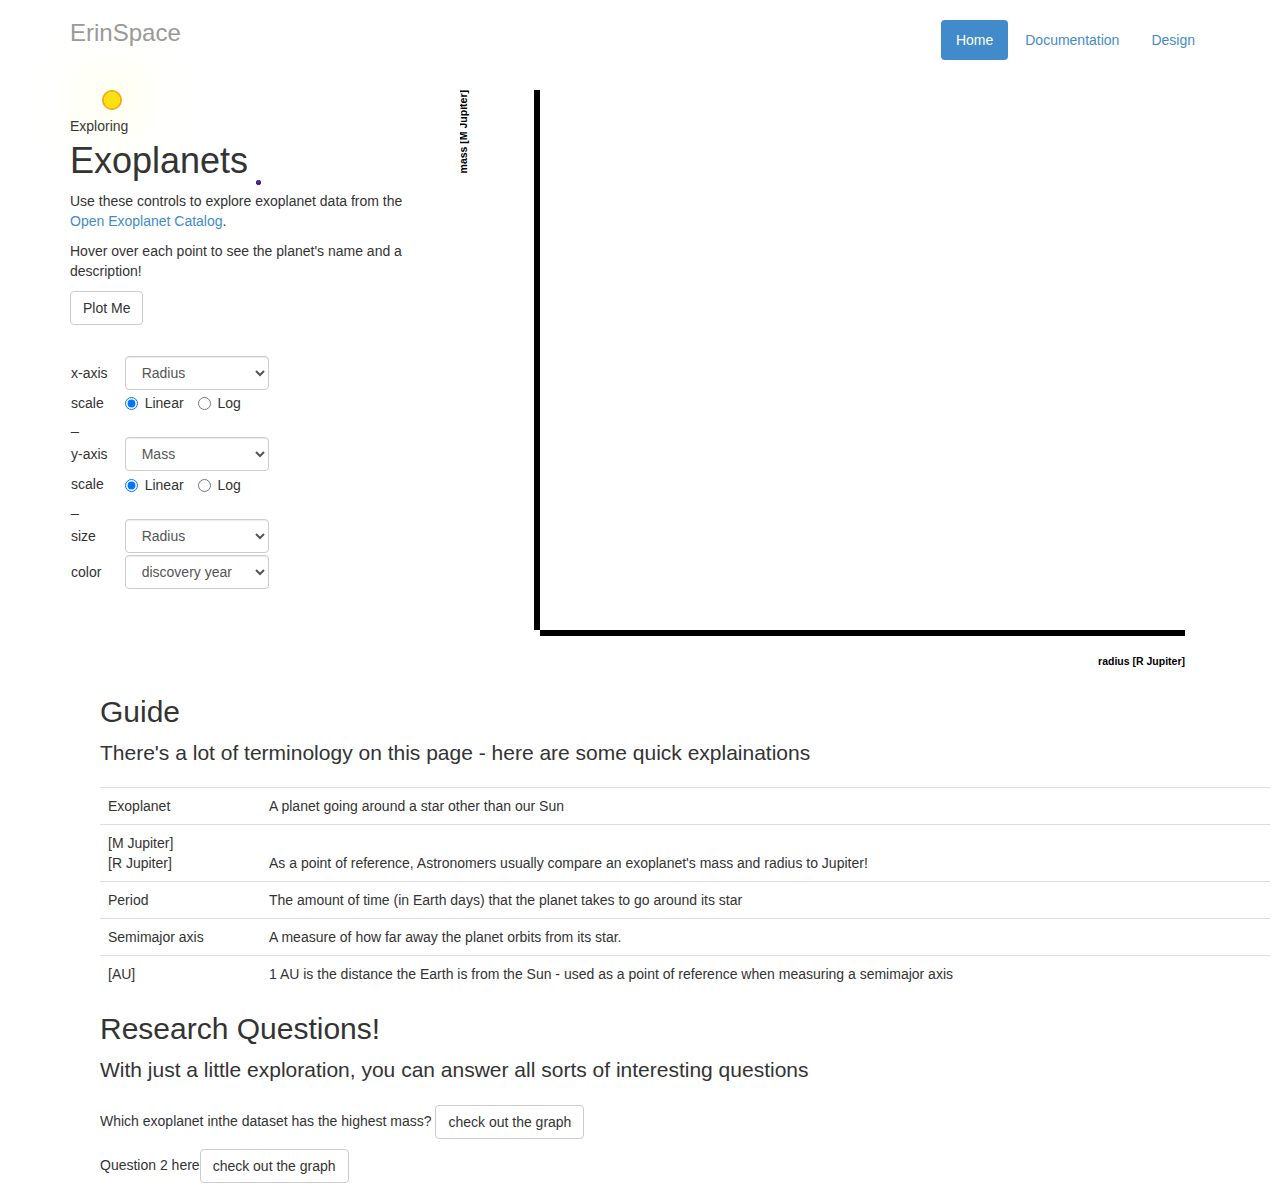
==== index.html @ 7a0a1a4e "added research questions" ====
<!DOCTYPE html>

<html>

    <head>
        <meta http-equiv="content-type" content="text/html; charset=UTF8">
		<title>ErinSpace</title>
		<link rel="stylesheet" type="text/css" href="./css/style.css"/>
		<link rel="stylesheet" type="text/css" href="./css/bootstrap.css"/>
        <link rel="stylesheet" type="text/css" href="./css/bootstrap-responsive.css"/>
        <link rel="stylesheet" type="text/css" href="./css/planet_animation.css"/>
        <script type = "text/javascript" src="./js/d3.v3.js"></script>
        <script type="text/javascript" src="./js/jquery-1.10.2.js"></script>
		<script type="text/javascript" src="./js/bootstrap.js"></script>

        <!-- show the plot on load -->
        <script type="text/javascript">
            $( document ).ready(function() {
                updatePlot();
            });
        </script>

        <!-- Google analytics, cause why not -->
        <script>
            (function(i,s,o,g,r,a,m){i['GoogleAnalyticsObject']=r;i[r]=i[r]||function(){
            (i[r].q=i[r].q||[]).push(arguments)},i[r].l=1*new Date();a=s.createElement(o),
            m=s.getElementsByTagName(o)[0];a.async=1;a.src=g;m.parentNode.insertBefore(a,m)
            })(window,document,'script','//www.google-analytics.com/analytics.js','ga');

            ga('create', 'UA-15229886-1', 'erinspace.net');
            ga('send', 'pageview');
        </script>

	</head>

	<body>

        <script>

            // load the XML and set up the data object
            var source = "systems.xml";
            var data = [];

            // extracting objects from the XML
            d3.xml(source, "text/xml", function(xml) {
                d3.select(xml).selectAll("planet").each(
                    function() {

                        var planet = {};

                        var name = d3.select(this).select("name");
                        var mass = d3.select(this).select("mass");
                        var radius = d3.select(this).select("radius");
                        var period = d3.select(this).select("period");
                        var semimajoraxis = d3.select(this).select("semimajoraxis");
                        var discoverymethod = d3.select(this).select("discoverymethod");
                        var discoveryyear = d3.select(this).select("discoveryyear");
                        var description =d3.select(this).select("description");

                        // check to see if the planet has all the properties we want
                        // and add it to the data object if it does
                        if(name[0][0] && mass[0][0] && radius[0][0] && period[0][0] && semimajoraxis[0][0]) {

                            if(mass.text() != "") {

                                planet.name = name.text();
                                planet.mass = parseFloat(mass.text());
                                planet.radius = parseFloat(radius.text());
                                planet.period = parseFloat(period.text());
                                planet.semimajoraxis = parseFloat(semimajoraxis.text());


                                if(!discoverymethod[0][0]) {
                                    planet.discoverymethod = "not recorded";
                                }
                                else {
                                    planet.discoverymethod = discoverymethod.text();
                                }

                                // fudge the discovery years to make the graph better
                                if(!discoveryyear[0][0] || discoveryyear.text() < 1990) {
                                    planet.discoveryyear = "2011";
                                }
                                else {
                                    planet.discoveryyear = discoveryyear.text();
                                }

                                if(!description[0][0]) {
                                    planet.description = "The database dosen't seem to have a description for this planet at the moment. Check back later!";
                                }
                                else {
                                    planet.description = description.text();
                                }

                                data.push(planet);
                            }

                        }
                    }
                )
            });

            //set the default parameters
            var xkey = "radius";
            var ykey = "mass";
            var point_radius = "radius";
            var point_color = "discoveryyear";

            var xunit = "[R Jupiter]"
            var yunit = "[M Jupiter]"

             // set up the scatterplot variables
            var margin = {top: 20, right: 75, bottom: 40, left: 80},
                width = 800 - margin.left - margin.right,
                height = 600 - margin.top - margin.bottom;

            // set up information for the svg element
            var x = d3.scale.linear()
                    .range([0, width]);

            var y = d3.scale.linear()
                    .range([height, 0]);

            var color = d3.scale.category10();


            // functions for updating the scale
            var updateScaleLinear_x = function() {
                x = d3.scale.linear()
                    .range([0, width]);

                updatePlot();
            }

            var updateScaleLog_x = function() {
                x = d3.scale.log()
                    .range([0, width]);

                updatePlot();
            }

            var updateScaleLinear_y = function() {
                y = d3.scale.linear()
                    .range([height, 0]);

                updatePlot();
            }

            var updateScaleLog_y = function() {
                y = d3.scale.log()
                    .range([height, 0]);

                updatePlot();
            }

            var highestMass = function() {
                xkey = "mass";
                ykey = "mass";
                console.log(xkey);
                console.log(ykey);

                updatePlot();
            }

            // read the values from the axes select choices
            var setAxes = function() {
                xkey = $(xaxis).val();
                ykey = $(yaxis).val();
                point_color = $(pointcolor).val();
                point_radius = $(pointradius).val();

            }

            // update the entire plot
            var updatePlot = function() {

                var x_axis = d3.svg.axis()
                            .scale(x)
                            .orient("bottom");

                var y_axis = d3.svg.axis()
                            .scale(y)
                            .orient("left");

                // add the planet info tooltip
                var div = d3.select("#plot").append("div")
                            .attr("class", "tooltip")
                            .style("opacity", 0);




                // set the units for the axes and check for years
                if (xkey == "mass") {
                    xunit = "[M Jupiter]";
                }
                else if (xkey == "radius") {
                    xunit = "[R Jupiter]";
                }
                else if (xkey == "period") {
                    xunit = "[Days]";
                }
                else if (xkey == "discoveryyear") {
                    xunit = "[Earth Year]";
                    x_axis = x_axis.tickFormat(d3.format("0000"));
                }
                else if (xkey == "semimajoraxis") {
                    xunit = "[AU]";
                }

                if (ykey == "mass") {
                    yunit = "[M Jupiter]";
                }
                else if (ykey == "radius") {
                    yunit = "[R Jupiter]";
                }
                else if (ykey == "period") {
                    yunit = "[Days]";
                }
                else if (ykey == "discoveryyear") {
                    yunit = "[Earth Year]";
                    y_axis = y_axis.tickFormat(d3.format("0000"));
                }
                else if (ykey == "semimajoraxis") {
                    yunit = "[AU]";
                }


                // get rid of the old graph
                d3.select("svg").remove();

                // create a new svg element
                var svg = d3.select("#plot")
                    .append("svg")
                    .attr("width", width + margin.left + margin.right)
                    .attr("height", height + margin.top + margin.bottom)
                    .append("g")
                    .attr("transform", "translate(" + margin.left + "," + margin.top + ")");

                // set domains for both x and y
                x.domain(d3.extent(data, function(d) { return d[xkey]; })).nice();
                y.domain(d3.extent(data, function(d) { return d[ykey]; })).nice();

                // adds different 'g' elements to the svg plot
                // x axis
                svg.append("g")
                    .attr("class", "x axis")
                    .attr("transform", "translate(0," + height + ")")
                    .call(x_axis)
                .append("text")
                    .attr("class", "label")
                    .attr("x", width)
                    .attr("y", 35)
                    .style("text-anchor", "end")
                    .text(xkey + " " + xunit);

                // y-axis
                svg.append("g")
                    .attr("class", "y axis")
                    .call(y_axis)
                .append("text")
                    .attr("class", "label")
                    .attr("transform", "rotate(-90)")
                    .attr("y", -80)
                    .attr("dy", ".71em")
                    .style("text-anchor", "end")
                    .text(ykey + " " + yunit);

                // add the circles to the graph
                svg.selectAll(".dot")
                    .data(data)
                .enter().append("circle")
                    .attr("class", "dot")
                    .attr("r", function(d) { return d[point_radius] * 3 ; })
                    .attr("cx", function(d) { return x(d[xkey]); })
                    .attr("cy", function(d) { return y(d[ykey]); })
                    .style("fill", function(d) { return color(d[point_color]); })
                    .style("stroke", "black")
                    .style("opacity", 0.7)
                    .on("mouseover", function(d) {
                        div.transition()
                            .duration(200)
                            .style("opacity", 0.7);
                        div .html("<b>" + d.name + "</b> <br/><div align=\"justify\">" +
                            d.description + "<br/><small>Mass: " + d.mass + " [M Jupiter]<br/>Radius: " + d.radius +
                            " [R Jupiter]<br/> Semi-major Axis:  " + d.semimajoraxis + " [AU]</small></div>")
                    })
                    .on("mouseout", function(d) {
                        div.transition()
                            .duration(500)
                            .style("opacity", 0);
                    });


                // create a color legend
                var legend = svg.selectAll(".legend")
                    .data(color.domain())
                .enter().append("g")
                    .attr("class", "legend")
                    .attr("transform", function(d, i) { return "translate(0," + i * 20 + ")"; });

                // add the legend colors to the svg object
                legend.append("rect")
                    .attr("x", width + 18 )
                    .attr("width", 18)
                    .attr("height", 18)
                    .style("fill", color);

                // add text to the legend
                legend.append("text")
                    .attr("x", width + 75)
                    .attr("y", 9)
                    .attr("dy", ".35em")
                    .style("text-anchor", "end")
                    .text(function(d) { return d; });
            };




        </script>

            <div class="container">
                <div class="header">
                    <ul class="nav nav-pills pull-right">
                      <li class="active"><a href="#">Home</a></li>
                      <li><a href="documentation.html">Documentation</a></li>
                      <li><a href="design.html">Design</a></li>
                    </ul>
                    <h3 class="text-muted">ErinSpace</h3>
                <div class="container-fluid">
                    <div class="row-fluid">
                        <div class="span4">

                            <img id="star" src="./img/sun.png">
                            <div id='planet1-orbit'>
                                <img id="planet1" src="./img/planet.png">
                            </div>

                            <br/>
                            <br/>
                            <br/>

                            <p class="heading">Exploring</p>
                            <h1 class="title">Exoplanets</h1>
                            <p>
                                Use these controls to explore exoplanet data from the <a href="http://www.openexoplanetcatalogue.com/">Open Exoplanet Catalog</a>.
                            </p>
                            <p>
                                Hover over each point to see the planet's name and a description!
                            <p>

                            <button type="button" class="btn btn-default" onclick="updatePlot()">Plot Me</button>
                            <br/>
                            <table>
                                <tr>
                                    <td>x-axis</td>
                                    <td>
                                        <select id="xaxis" class="form-control" onchange="updatePlot()">
                                            <option value="radius">Radius</option>
                                            <option value="mass">Mass</option>
                                            <option value="period">Period</option>
                                            <option value="semimajoraxis">Semimajor Axis</option>
                                            <option value="discoveryyear">Discovery Year</option>
                                        </select>
                                    </td>
                                </tr>
                                <tr>
                                    <td id="label">scale</td>
                                    <td>
                                        <label class="radio-inline">
                                            <input type="radio" name="optionsRadios" id="optionsrRadios1" onClick="updateScaleLinear_x()" checked>
                                            Linear
                                        </label>
                                        <label class="radio-inline">
                                            <input type="radio" name="optionsRadios" id="optionsrRadios2" onClick="updateScaleLog_x()">
                                            Log
                                        </label>
                                    </td>
                                </tr>
                                <tr><td> _ </td></tr>
                                <tr>
                                    <td>y-axis</td>
                                    <td>
                                        <select id="yaxis" class="form-control" onchange="updatePlot()">
                                            <option value="mass">Mass</option>
                                            <option value="radius">Radius</option>
                                            <option value="period">Period</option>
                                            <option value="semimajoraxis">Semimajor Axis</option>
                                            <option value="discoveryyear">Discovery Year</option>
                                        </select>
                                    </td>
                                </tr>
                                <tr>
                                <td id="label">scale</td>
                                    <td>
                                        <label class="radio-inline">
                                            <input type="radio" name="optionsRadios2" id="optionsrRadios3" onClick="updateScaleLinear_y()" checked>
                                            Linear
                                        </label>
                                        <label class="radio-inline">
                                            <input type="radio" name="optionsRadios2" id="optionsrRadios4" onClick="updateScaleLog_y()">
                                            Log
                                        </label>
                                    </td>
                                </tr>
                                <tr><td> _ </td></tr>
                                <tr>
                                    <br/>
                                    <td>size</td>
                                    <td>
                                        <select id="pointradius" class="form-control" onchange="updatePlot()">
                                            <option value="radius">Radius</option>
                                            <option value="mass">Mass</option>

                                        </select>
                                    </td>
                                </tr>
                                 <tr>
                                    <td>color</td>
                                    <td>
                                        <select id="pointcolor" class="form-control" onchange="updatePlot()">
                                            <option value="discoveryyear">discovery year</option>
                                        </select>
                                    </td>
                                </tr>
                            </table>
                        </div>
                        <div class="span8">
                            <div id="plot"></div>
                        </div>
                    </div>
                    <div class="span12">
                        <h2>Guide</h2>
                        <p class="lead">There's a lot of terminology on this page - here are some quick explainations</p>
                        <table class="table">
                            <tr>
                                <td>Exoplanet</td><td>A planet going around a star other than our Sun</td>
                            <tr>
                                <td>[M Jupiter]<br/>[R Jupiter]</td><td><br/>As a point of reference, Astronomers usually compare an exoplanet's mass and radius to Jupiter!</td>
                            </tr>
                            <tr>
                                <td>Period</td><td>The amount of time (in Earth days) that the planet takes to go around its star</td>
                            </tr>
                            <tr>
                                <td>Semimajor axis</td><td>A measure of how far away the planet orbits from its star. </td>
                            </tr>
                            <tr>
                                <td>[AU]</td><td>1 AU is the distance the Earth is from the Sun - used as a point of reference when measuring a semimajor axis</td>
                            </tr>


                        </table>
                        <h2>Research Questions!</h2>
                        <p class="lead">With just a little exploration, you can answer all sorts of interesting questions</p>
                        <p>Which exoplanet inthe dataset has the highest mass? <button type="button" class="btn btn-default" onclick="highestMass()">check out the graph</button></p>
                        <p>Question 2 here<button type="button" class="btn btn-default" onclick="highestMass()">check out the graph</button></p>

                    </div>

                </div>
            </div>

	</body>


</html>
---- css/style.css ----
body{
  /*background-image: url(../img/gray_sand_lighter.png);*/
  /*background-image: url(../img/space.jpg);*/

  /*background-color: blue;*/

  /*background-repeat:repeat;*/
  /*background: linear-gradient(silver, black);*/
}

#label {
padding-right: 20px;
}

.heading {
margin-bottom: 5px;
}

.title {
margin-top: 5px;
}

#plot {
padding-top: 10px;
}


div.tooltip {
    position: absolute;
    text-align: center;
    width: 500px;
    padding: 2px;
    margin-left: 100px;
    margin-top: 30px;
    font: 16px sans-serif;
    background: #505050;
    border: 0px;
    border-radius: 8px;
    pointer-events: none;
    color: #FFFFFF;
}
---- css/planet_animation.css ----
#star {
    position: fixed;
    top: 10%;
    left: 8%;
    border-color: orange;
    border-width: 2px;
    border-style: solid;
    border-radius: 50%;
    box-shadow: 0 0 64px yellow;

    height: 20px;
    width: 20px;
}

#planet1 {
    position: inherit;
    top: 20%;
    left: 20%;

    height: 5px;
    width: 5px;
}


#planet1-orbit {
    position: fixed;
    top: 5%;
    left: 5%;

    width: 100px;
    height: 100px;

    -webkit-animation: spin-right 20s linear infinite;
    -moz-animation: spin-right 20s linear infinite;
    animation: spin-right 20s linear infinite;
}


@-webkit-keyframes spin-right {
    100% {
        -webkit-transform: rotate(360deg);
    }
}

@-moz-keyframes spin-right {
    100% {
        -webkit-transform: rotate(360deg);
    }
}
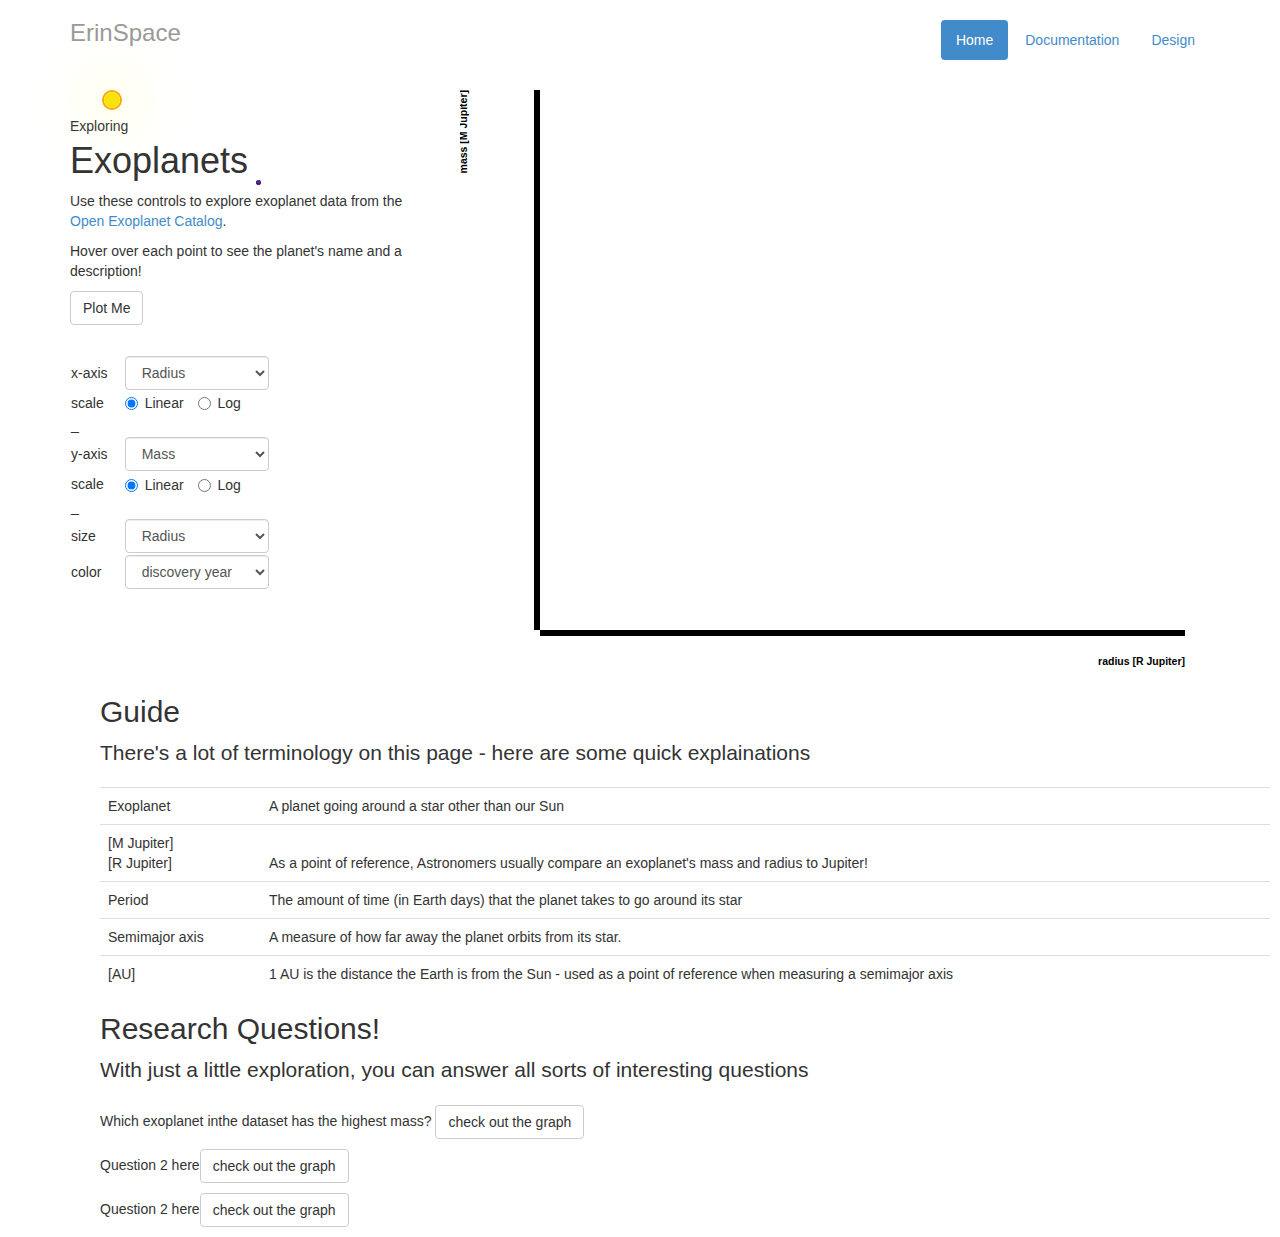
==== commit cf3647ae: "fixed some things about the question button" ====
--- a/index.html
+++ b/index.html
@@ -156,8 +156,10 @@
             var highestMass = function() {
                 xkey = "mass";
                 ykey = "mass";
-                console.log(xkey);
-                console.log(ykey);
+                point_radius = "radius";
+
+                updateScaleLog_x();
+                updateScaleLog_y();
 
                 updatePlot();
             }
@@ -186,8 +188,6 @@
                 var div = d3.select("#plot").append("div")
                             .attr("class", "tooltip")
                             .style("opacity", 0);
-
-
 
 
                 // set the units for the axes and check for years
@@ -356,7 +356,7 @@
                                 <tr>
                                     <td>x-axis</td>
                                     <td>
-                                        <select id="xaxis" class="form-control" onchange="updatePlot()">
+                                        <select id="xaxis" class="form-control" onchange="setAxes();updatePlot()">
                                             <option value="radius">Radius</option>
                                             <option value="mass">Mass</option>
                                             <option value="period">Period</option>
@@ -382,7 +382,7 @@
                                 <tr>
                                     <td>y-axis</td>
                                     <td>
-                                        <select id="yaxis" class="form-control" onchange="updatePlot()">
+                                        <select id="yaxis" class="form-control" onchange="setAxes();updatePlot()">
                                             <option value="mass">Mass</option>
                                             <option value="radius">Radius</option>
                                             <option value="period">Period</option>
@@ -409,7 +409,7 @@
                                     <br/>
                                     <td>size</td>
                                     <td>
-                                        <select id="pointradius" class="form-control" onchange="updatePlot()">
+                                        <select id="pointradius" class="form-control" onchange="setAxes();updatePlot()">
                                             <option value="radius">Radius</option>
                                             <option value="mass">Mass</option>
 
@@ -419,7 +419,7 @@
                                  <tr>
                                     <td>color</td>
                                     <td>
-                                        <select id="pointcolor" class="form-control" onchange="updatePlot()">
+                                        <select id="pointcolor" class="form-control" onchange="setAxes();updatePlot()">
                                             <option value="discoveryyear">discovery year</option>
                                         </select>
                                     </td>
@@ -455,6 +455,7 @@
                         <p class="lead">With just a little exploration, you can answer all sorts of interesting questions</p>
                         <p>Which exoplanet inthe dataset has the highest mass? <button type="button" class="btn btn-default" onclick="highestMass()">check out the graph</button></p>
                         <p>Question 2 here<button type="button" class="btn btn-default" onclick="highestMass()">check out the graph</button></p>
+                        <p>Question 2 here<button type="button" class="btn btn-default" onclick="highestMass()">check out the graph</button></p>
 
                     </div>
 
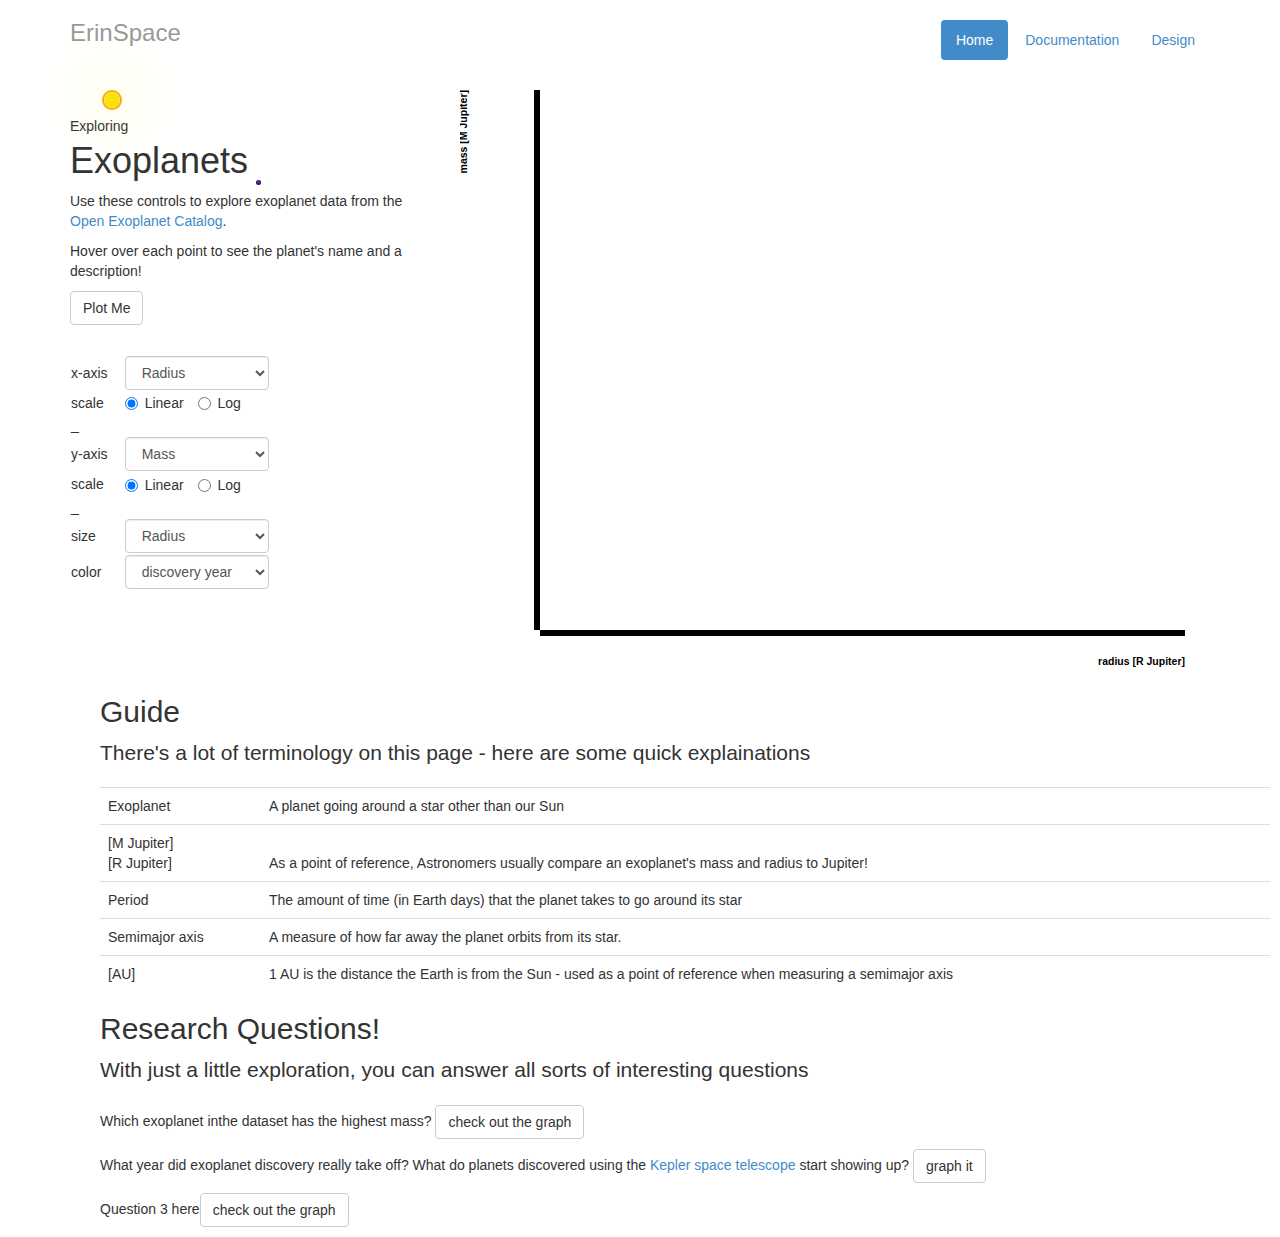
==== commit 2fa95593: "documentation added" ====
--- a/index.html
+++ b/index.html
@@ -153,12 +153,25 @@
                 updatePlot();
             }
 
+            // For question 1 below
             var highestMass = function() {
                 xkey = "mass";
                 ykey = "mass";
                 point_radius = "radius";
 
                 updateScaleLog_x();
+                updateScaleLog_y();
+
+                updatePlot();
+            }
+
+            // for questions 2 below
+            var checkYears = function() {
+                xkey = "discoveryyear";
+                ykey = "mass";
+                point_radius = "radius";
+
+                updateScaleLinear_x();
                 updateScaleLog_y();
 
                 updatePlot();
@@ -282,7 +295,7 @@
                             .duration(200)
                             .style("opacity", 0.7);
                         div .html("<b>" + d.name + "</b> <br/><div align=\"justify\">" +
-                            d.description + "<br/><small>Mass: " + d.mass + " [M Jupiter]<br/>Radius: " + d.radius +
+                            d.description + "<br/><br/><small>Mass: " + d.mass + " [M Jupiter]<br/>Radius: " + d.radius +
                             " [R Jupiter]<br/> Semi-major Axis:  " + d.semimajoraxis + " [AU]</small></div>")
                     })
                     .on("mouseout", function(d) {
@@ -454,8 +467,8 @@
                         <h2>Research Questions!</h2>
                         <p class="lead">With just a little exploration, you can answer all sorts of interesting questions</p>
                         <p>Which exoplanet inthe dataset has the highest mass? <button type="button" class="btn btn-default" onclick="highestMass()">check out the graph</button></p>
-                        <p>Question 2 here<button type="button" class="btn btn-default" onclick="highestMass()">check out the graph</button></p>
-                        <p>Question 2 here<button type="button" class="btn btn-default" onclick="highestMass()">check out the graph</button></p>
+                        <p>What year did exoplanet discovery really take off? What do planets discovered using the <a href="http://kepler.nasa.gov/">Kepler space telescope </a>start showing up?  <button type="button" class="btn btn-default" onclick="checkYears()">graph it</button></p>
+                        <p>Question 3 here<button type="button" class="btn btn-default" onclick="highestMass()">check out the graph</button></p>
 
                     </div>
 
--- a/css/style.css
+++ b/css/style.css
@@ -28,7 +28,7 @@
 div.tooltip {
     position: absolute;
     text-align: center;
-    width: 500px;
+    width: 400px;
     padding: 2px;
     margin-left: 100px;
     margin-top: 30px;
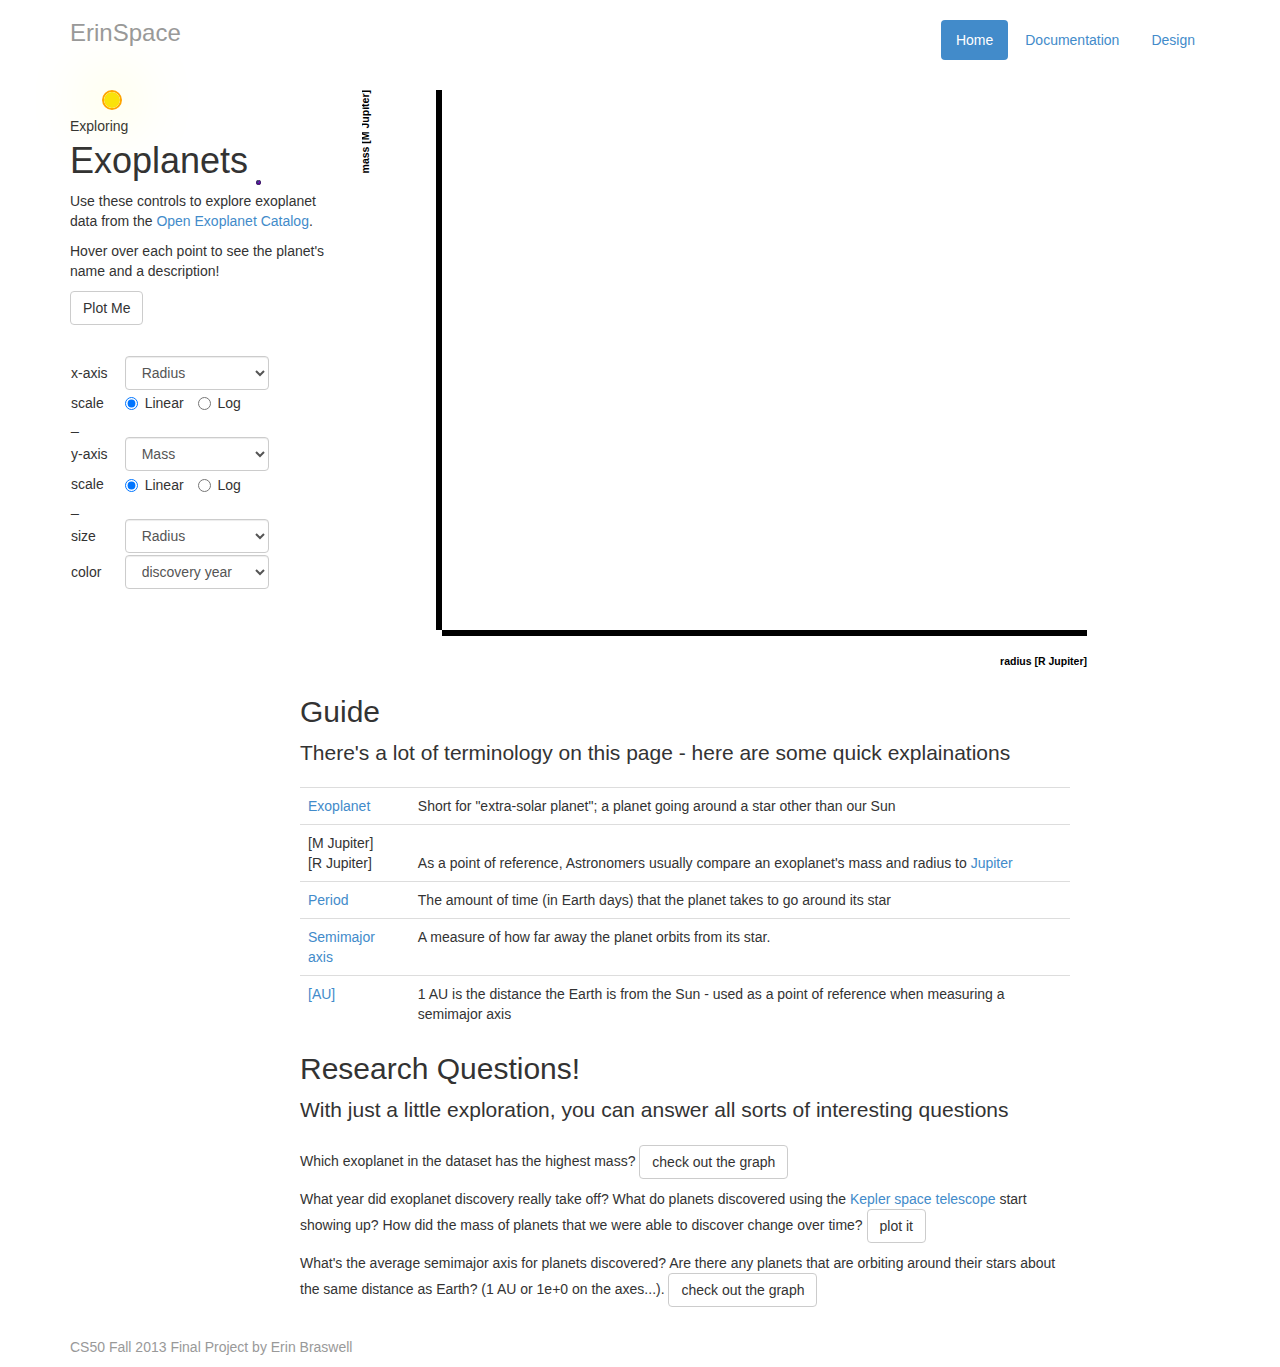
==== commit e249dbf8: "slight content and design tweaks" ====
--- a/index.html
+++ b/index.html
@@ -1,3 +1,9 @@
+<!-- CS50 Final Project
+Fall 2013
+Erin Braswell
+index.html
+ -->
+
 <!DOCTYPE html>
 
 <html>
@@ -8,7 +14,6 @@
 		<link rel="stylesheet" type="text/css" href="./css/style.css"/>
 		<link rel="stylesheet" type="text/css" href="./css/bootstrap.css"/>
         <link rel="stylesheet" type="text/css" href="./css/bootstrap-responsive.css"/>
-        <link rel="stylesheet" type="text/css" href="./css/planet_animation.css"/>
         <script type = "text/javascript" src="./js/d3.v3.js"></script>
         <script type="text/javascript" src="./js/jquery-1.10.2.js"></script>
 		<script type="text/javascript" src="./js/bootstrap.js"></script>
@@ -151,6 +156,34 @@
                     .range([height, 0]);
 
                 updatePlot();
+            }
+
+            // for the "Research Questions" below, sets the graph to look a certain way
+            var customGraph = function (xparam, yparam, radius, xscale, yscale) {
+                xkey = xparam;
+                ykey = yparam;
+
+                point_radius = radius;
+
+
+                if(xscale == "log") {
+
+                    updateScaleLog_x();
+                }
+                else {
+
+                    updateScaleLinear_x();
+                }
+
+                if(yscale == "log") {
+                    updateScaleLog_y();
+                }
+                else {
+                    updateScaleLinear_y();
+                }
+
+                updatePlot();
+
             }
 
             // For question 1 below
@@ -284,7 +317,7 @@
                     .data(data)
                 .enter().append("circle")
                     .attr("class", "dot")
-                    .attr("r", function(d) { return d[point_radius] * 3 ; })
+                    .attr("r", function(d) { return d[point_radius] * 4 ; })
                     .attr("cx", function(d) { return x(d[xkey]); })
                     .attr("cy", function(d) { return y(d[ykey]); })
                     .style("fill", function(d) { return color(d[point_color]); })
@@ -328,9 +361,6 @@
                     .text(function(d) { return d; });
             };
 
-
-
-
         </script>
 
             <div class="container">
@@ -341,9 +371,10 @@
                       <li><a href="design.html">Design</a></li>
                     </ul>
                     <h3 class="text-muted">ErinSpace</h3>
+                </div>
                 <div class="container-fluid">
                     <div class="row-fluid">
-                        <div class="span4">
+                        <div class="span3">
 
                             <img id="star" src="./img/sun.png">
                             <div id='planet1-orbit'>
@@ -439,39 +470,55 @@
                                 </tr>
                             </table>
                         </div>
-                        <div class="span8">
+                        <div class="span9">
                             <div id="plot"></div>
                         </div>
                     </div>
-                    <div class="span12">
+                    <div class="span8 offset2">
                         <h2>Guide</h2>
                         <p class="lead">There's a lot of terminology on this page - here are some quick explainations</p>
                         <table class="table">
                             <tr>
-                                <td>Exoplanet</td><td>A planet going around a star other than our Sun</td>
+                                <td><a href="http://en.wikipedia.org/wiki/Exoplanet">Exoplanet</a></td><td>Short for "extra-solar planet"; a planet going around a star other than our Sun</td>
                             <tr>
-                                <td>[M Jupiter]<br/>[R Jupiter]</td><td><br/>As a point of reference, Astronomers usually compare an exoplanet's mass and radius to Jupiter!</td>
+                                <td>[M Jupiter]<br/>[R Jupiter]</td><td><br/>As a point of reference, Astronomers usually compare an exoplanet's mass and radius to <a href="http://en.wikipedia.org/wiki/Jupiter">Jupiter</a></td>
                             </tr>
                             <tr>
-                                <td>Period</td><td>The amount of time (in Earth days) that the planet takes to go around its star</td>
+                                <td><a href="http://en.wikipedia.org/wiki/Orbital_period">Period</a></td><td>The amount of time (in Earth days) that the planet takes to go around its star</td>
                             </tr>
                             <tr>
-                                <td>Semimajor axis</td><td>A measure of how far away the planet orbits from its star. </td>
+                                <td><a href="http://en.wikipedia.org/wiki/Semi-major_axis">Semimajor axis</a></td><td>A measure of how far away the planet orbits from its star. </td>
                             </tr>
                             <tr>
-                                <td>[AU]</td><td>1 AU is the distance the Earth is from the Sun - used as a point of reference when measuring a semimajor axis</td>
+                                <td><a href="http://en.wikipedia.org/wiki/Astronomical_unit">[AU]</a></td><td>1 AU is the distance the Earth is from the Sun - used as a point of reference when measuring a semimajor axis</td>
                             </tr>
 
 
                         </table>
                         <h2>Research Questions!</h2>
                         <p class="lead">With just a little exploration, you can answer all sorts of interesting questions</p>
-                        <p>Which exoplanet inthe dataset has the highest mass? <button type="button" class="btn btn-default" onclick="highestMass()">check out the graph</button></p>
-                        <p>What year did exoplanet discovery really take off? What do planets discovered using the <a href="http://kepler.nasa.gov/">Kepler space telescope </a>start showing up?  <button type="button" class="btn btn-default" onclick="checkYears()">graph it</button></p>
-                        <p>Question 3 here<button type="button" class="btn btn-default" onclick="highestMass()">check out the graph</button></p>
+                        <p>
+                                Which exoplanet in the dataset has the highest mass?
+                                <button type="button" class="btn btn-default" onclick="customGraph('mass', 'mass', 'radius', 'log', 'log')">check out the graph</button>
+                        </p>
+                        <p>
+                            What year did exoplanet discovery really take off? What do planets discovered using the <a href="http://kepler.nasa.gov/">Kepler space telescope </a>start showing up? How did the mass of planets that we were able to discover change over time?
+                                <button type="button" class="btn btn-default" onclick="customGraph('discoveryyear','mass','radius','linear','log')">plot it</button>
+                        </p>
+                        <p>
+                            What's the average semimajor axis for planets discovered? Are there any planets that are orbiting around their stars about the same distance as Earth? (1 AU or 1e+0 on the axes...).
+                                <button type="button" class="btn btn-default" onclick="highestMass()">check out the graph</button>
+                        </p>
 
                     </div>
 
+                </div>
+
+            </div>
+
+            <div id="footer">
+                <div class="container">
+                    <p class="text-muted">CS50 Fall 2013 Final Project by Erin Braswell</p>
                 </div>
             </div>
 
--- a/css/style.css
+++ b/css/style.css
@@ -24,6 +24,9 @@
 padding-top: 10px;
 }
 
+#footer {
+    padding-top: 20px;
+}
 
 div.tooltip {
     position: absolute;
@@ -38,4 +41,56 @@
     border-radius: 8px;
     pointer-events: none;
     color: #FFFFFF;
+}
+
+
+/*for the planet animation*/
+#star {
+    position: fixed;
+    top: 10%;
+    left: 8%;
+    border-color: orange;
+    border-width: 2px;
+    border-style: solid;
+    border-radius: 50%;
+    box-shadow: 0 0 64px yellow;
+
+    height: 20px;
+    width: 20px;
+}
+
+#planet1 {
+    position: inherit;
+    top: 20%;
+    left: 20%;
+
+    height: 5px;
+    width: 5px;
+}
+
+
+#planet1-orbit {
+    position: fixed;
+    top: 5%;
+    left: 5%;
+
+    width: 100px;
+    height: 100px;
+
+    -webkit-animation: spin-right 20s linear infinite;
+    -moz-animation: spin-right 20s linear infinite;
+    animation: spin-right 20s linear infinite;
+}
+
+
+@-webkit-keyframes spin-right {
+    100% {
+        -webkit-transform: rotate(360deg);
+    }
+}
+
+@-moz-keyframes spin-right {
+    100% {
+        -webkit-transform: rotate(360deg);
+    }
 }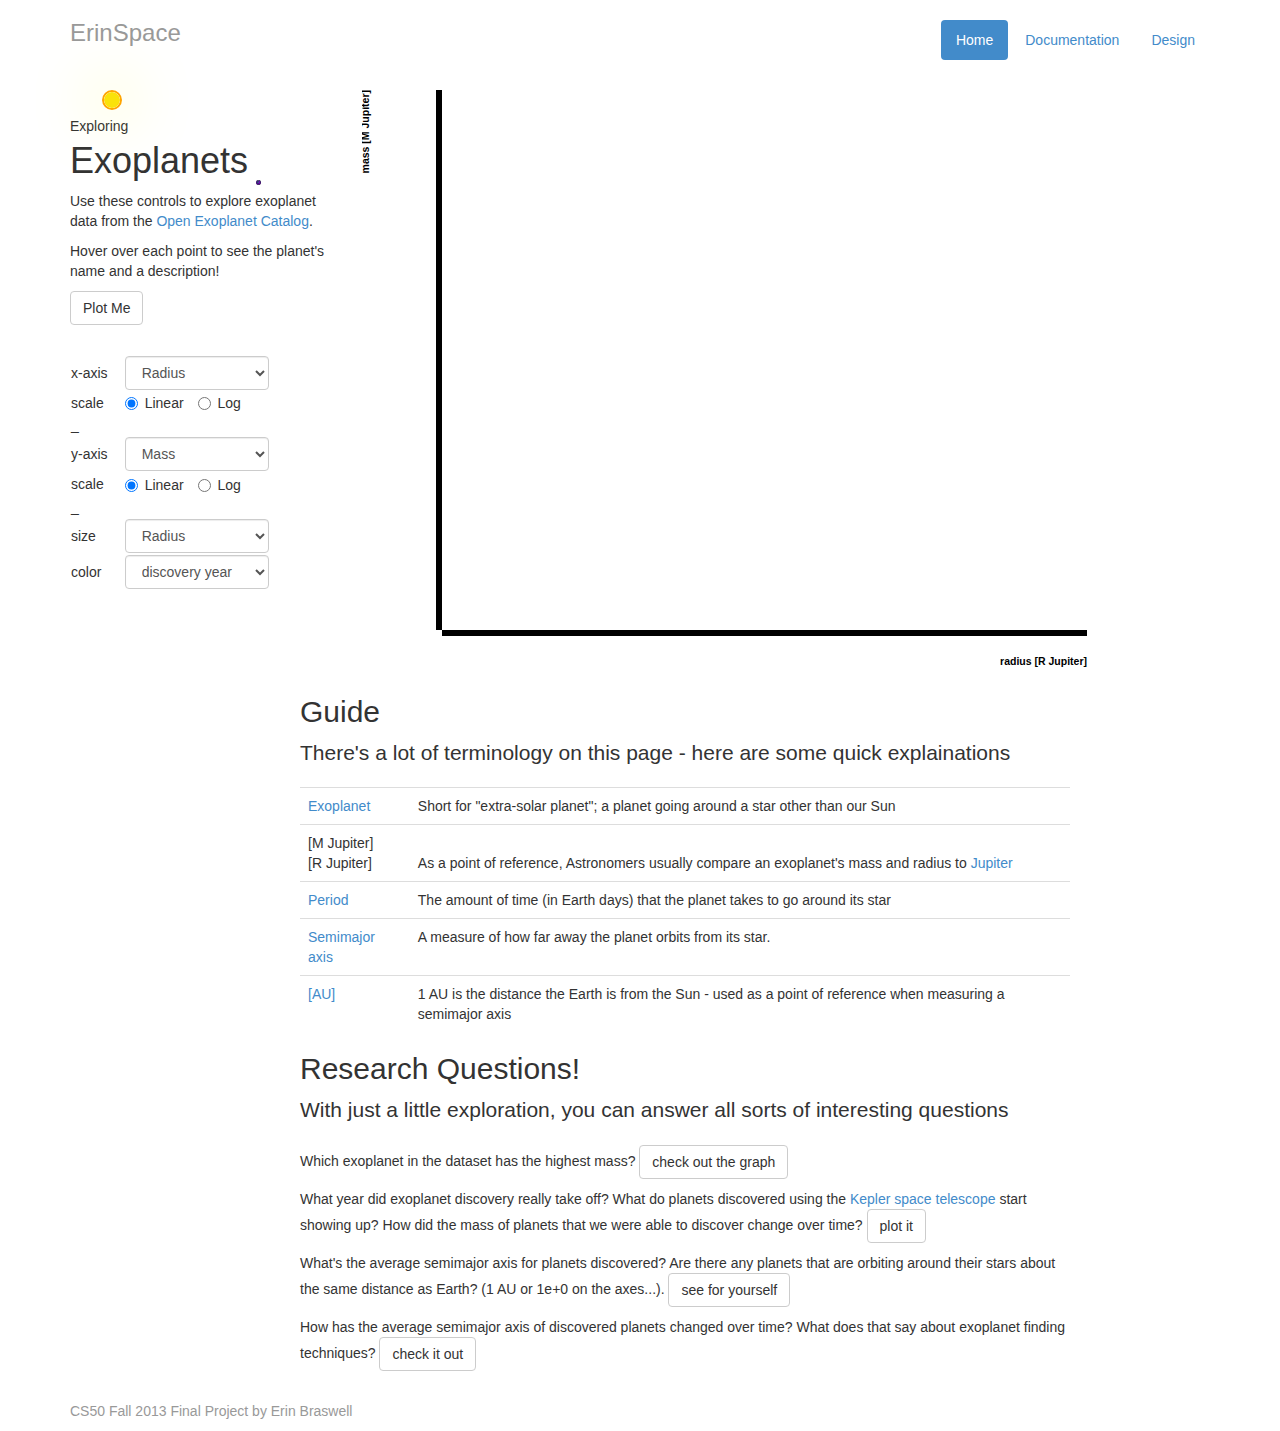
==== commit a9c6468d: "added constant size as an option" ====
--- a/index.html
+++ b/index.html
@@ -186,29 +186,6 @@
 
             }
 
-            // For question 1 below
-            var highestMass = function() {
-                xkey = "mass";
-                ykey = "mass";
-                point_radius = "radius";
-
-                updateScaleLog_x();
-                updateScaleLog_y();
-
-                updatePlot();
-            }
-
-            // for questions 2 below
-            var checkYears = function() {
-                xkey = "discoveryyear";
-                ykey = "mass";
-                point_radius = "radius";
-
-                updateScaleLinear_x();
-                updateScaleLog_y();
-
-                updatePlot();
-            }
 
             // read the values from the axes select choices
             var setAxes = function() {
@@ -317,7 +294,14 @@
                     .data(data)
                 .enter().append("circle")
                     .attr("class", "dot")
-                    .attr("r", function(d) { return d[point_radius] * 4 ; })
+                    .attr("r", function(d) {
+
+                        if(point_radius == "constant") {
+                            return 4;
+                        }
+
+                        return d[point_radius] * 4 ; })
+
                     .attr("cx", function(d) { return x(d[xkey]); })
                     .attr("cy", function(d) { return y(d[ykey]); })
                     .style("fill", function(d) { return color(d[point_color]); })
@@ -456,7 +440,7 @@
                                         <select id="pointradius" class="form-control" onchange="setAxes();updatePlot()">
                                             <option value="radius">Radius</option>
                                             <option value="mass">Mass</option>
-
+                                            <option value="constant">constant</option>
                                         </select>
                                     </td>
                                 </tr>
@@ -507,7 +491,11 @@
                         </p>
                         <p>
                             What's the average semimajor axis for planets discovered? Are there any planets that are orbiting around their stars about the same distance as Earth? (1 AU or 1e+0 on the axes...).
-                                <button type="button" class="btn btn-default" onclick="highestMass()">check out the graph</button>
+                                <button type="button" class="btn btn-default" onclick="customGraph('semimajoraxis','radius','radius','log','linear')">see for yourself</button>
+                        </p>
+                        <p>
+                            How has the average semimajor axis of discovered planets changed over time? What does that say about exoplanet finding techniques?
+                                <button type="button" class="btn btn-default" onclick="customGraph('semimajoraxis','discoveryyear','radius','log','linear')">check it out</button>
                         </p>
 
                     </div>
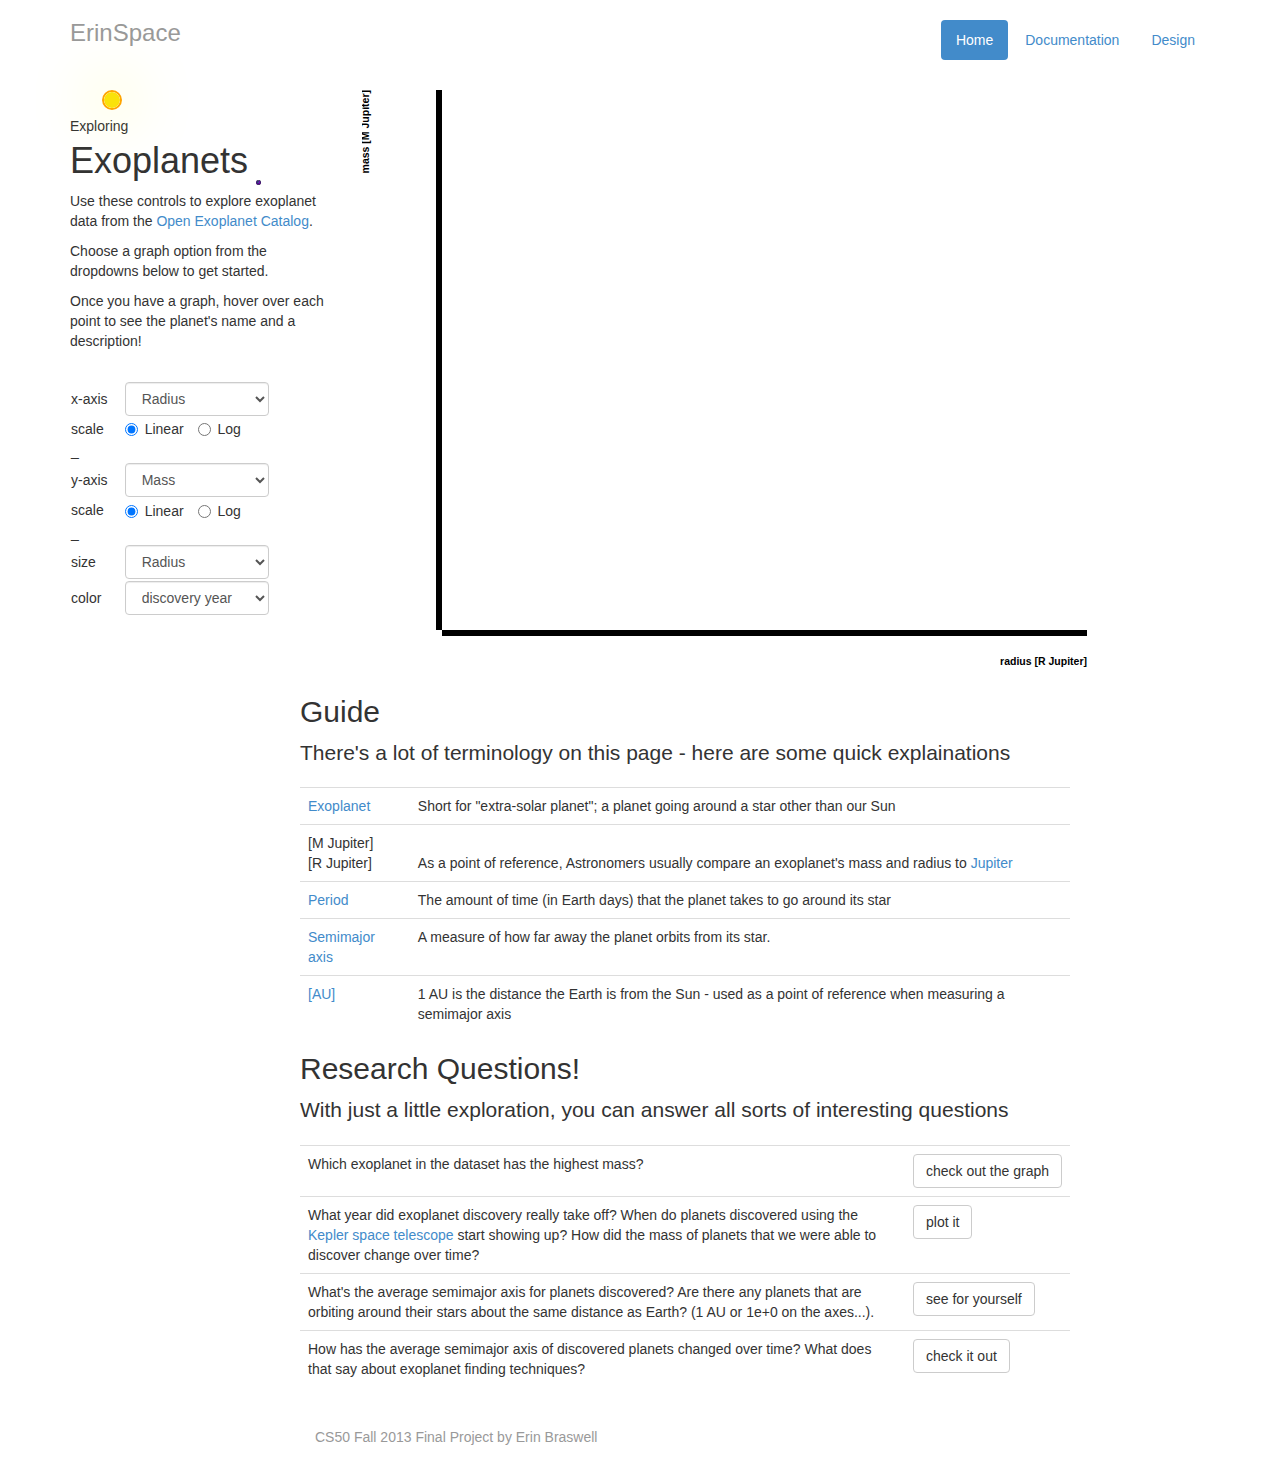
==== commit 2993ad3c: "updated documentation and some little things." ====
--- a/index.html
+++ b/index.html
@@ -374,12 +374,10 @@
                             <p>
                                 Use these controls to explore exoplanet data from the <a href="http://www.openexoplanetcatalogue.com/">Open Exoplanet Catalog</a>.
                             </p>
-                            <p>
-                                Hover over each point to see the planet's name and a description!
-                            <p>
-
-                            <button type="button" class="btn btn-default" onclick="updatePlot()">Plot Me</button>
-                            <br/>
+                            <p>Choose a graph option from the dropdowns below to get started.</p>
+
+                            <p>Once you have a graph, hover over each point to see the planet's name and a description!</p>
+
                             <table>
                                 <tr>
                                     <td>x-axis</td>
@@ -476,27 +474,29 @@
                             <tr>
                                 <td><a href="http://en.wikipedia.org/wiki/Astronomical_unit">[AU]</a></td><td>1 AU is the distance the Earth is from the Sun - used as a point of reference when measuring a semimajor axis</td>
                             </tr>
-
-
                         </table>
+
                         <h2>Research Questions!</h2>
                         <p class="lead">With just a little exploration, you can answer all sorts of interesting questions</p>
-                        <p>
-                                Which exoplanet in the dataset has the highest mass?
-                                <button type="button" class="btn btn-default" onclick="customGraph('mass', 'mass', 'radius', 'log', 'log')">check out the graph</button>
-                        </p>
-                        <p>
-                            What year did exoplanet discovery really take off? What do planets discovered using the <a href="http://kepler.nasa.gov/">Kepler space telescope </a>start showing up? How did the mass of planets that we were able to discover change over time?
-                                <button type="button" class="btn btn-default" onclick="customGraph('discoveryyear','mass','radius','linear','log')">plot it</button>
-                        </p>
-                        <p>
-                            What's the average semimajor axis for planets discovered? Are there any planets that are orbiting around their stars about the same distance as Earth? (1 AU or 1e+0 on the axes...).
-                                <button type="button" class="btn btn-default" onclick="customGraph('semimajoraxis','radius','radius','log','linear')">see for yourself</button>
-                        </p>
-                        <p>
-                            How has the average semimajor axis of discovered planets changed over time? What does that say about exoplanet finding techniques?
-                                <button type="button" class="btn btn-default" onclick="customGraph('semimajoraxis','discoveryyear','radius','log','linear')">check it out</button>
-                        </p>
+
+                        <table class="table">
+                            <tr>
+                                    <td>Which exoplanet in the dataset has the highest mass?</td>
+                                    <td><button type="button" class="btn btn-default" onclick="customGraph('mass', 'mass', 'constant', 'log', 'log')">check out the graph</button></td>
+                            </tr>
+                            <tr>
+                                <td>What year did exoplanet discovery really take off? When do planets discovered using the <a href="http://kepler.nasa.gov/">Kepler space telescope </a>start showing up? How did the mass of planets that we were able to discover change over time?</td>
+                                    <td><button type="button" class="btn btn-default" onclick="customGraph('discoveryyear','mass','constant','linear','log')">plot it</button></td>
+                            </tr>
+                            <tr>
+                                <td>What's the average semimajor axis for planets discovered? Are there any planets that are orbiting around their stars about the same distance as Earth? (1 AU or 1e+0 on the axes...).</td>
+                                <td><button type="button" class="btn btn-default" onclick="customGraph('semimajoraxis','radius','constant','log','linear')">see for yourself</button></td>
+                            </tr>
+                            <tr>
+                                <td>How has the average semimajor axis of discovered planets changed over time? What does that say about exoplanet finding techniques?</td>
+                                <td><button type="button" class="btn btn-default" onclick="customGraph('semimajoraxis','discoveryyear','radius','log','linear')">check it out</button></td>
+                            </tr>
+                        <table>
 
                     </div>
 
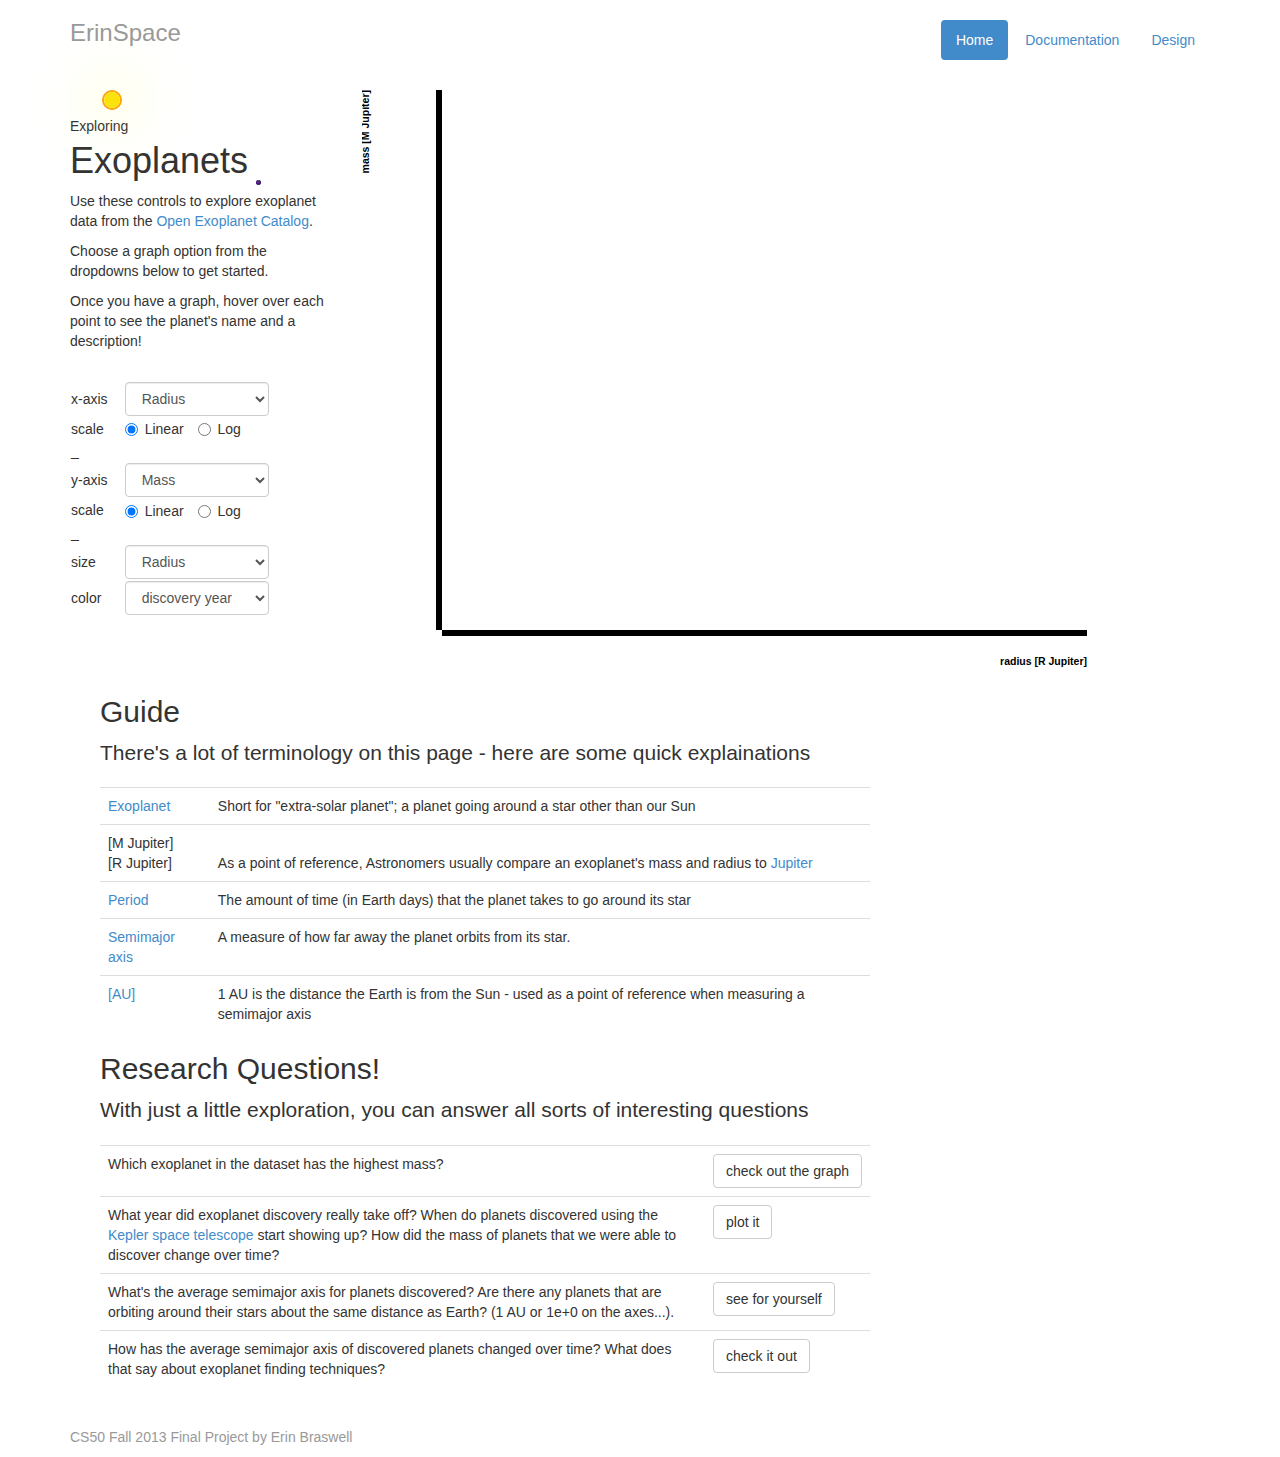
==== commit 180b4feb: "more changes" ====
--- a/index.html
+++ b/index.html
@@ -456,7 +456,7 @@
                             <div id="plot"></div>
                         </div>
                     </div>
-                    <div class="span8 offset2">
+                    <div class="span8">
                         <h2>Guide</h2>
                         <p class="lead">There's a lot of terminology on this page - here are some quick explainations</p>
                         <table class="table">
@@ -496,7 +496,7 @@
                                 <td>How has the average semimajor axis of discovered planets changed over time? What does that say about exoplanet finding techniques?</td>
                                 <td><button type="button" class="btn btn-default" onclick="customGraph('semimajoraxis','discoveryyear','radius','log','linear')">check it out</button></td>
                             </tr>
-                        <table>
+                        </table>
 
                     </div>
 
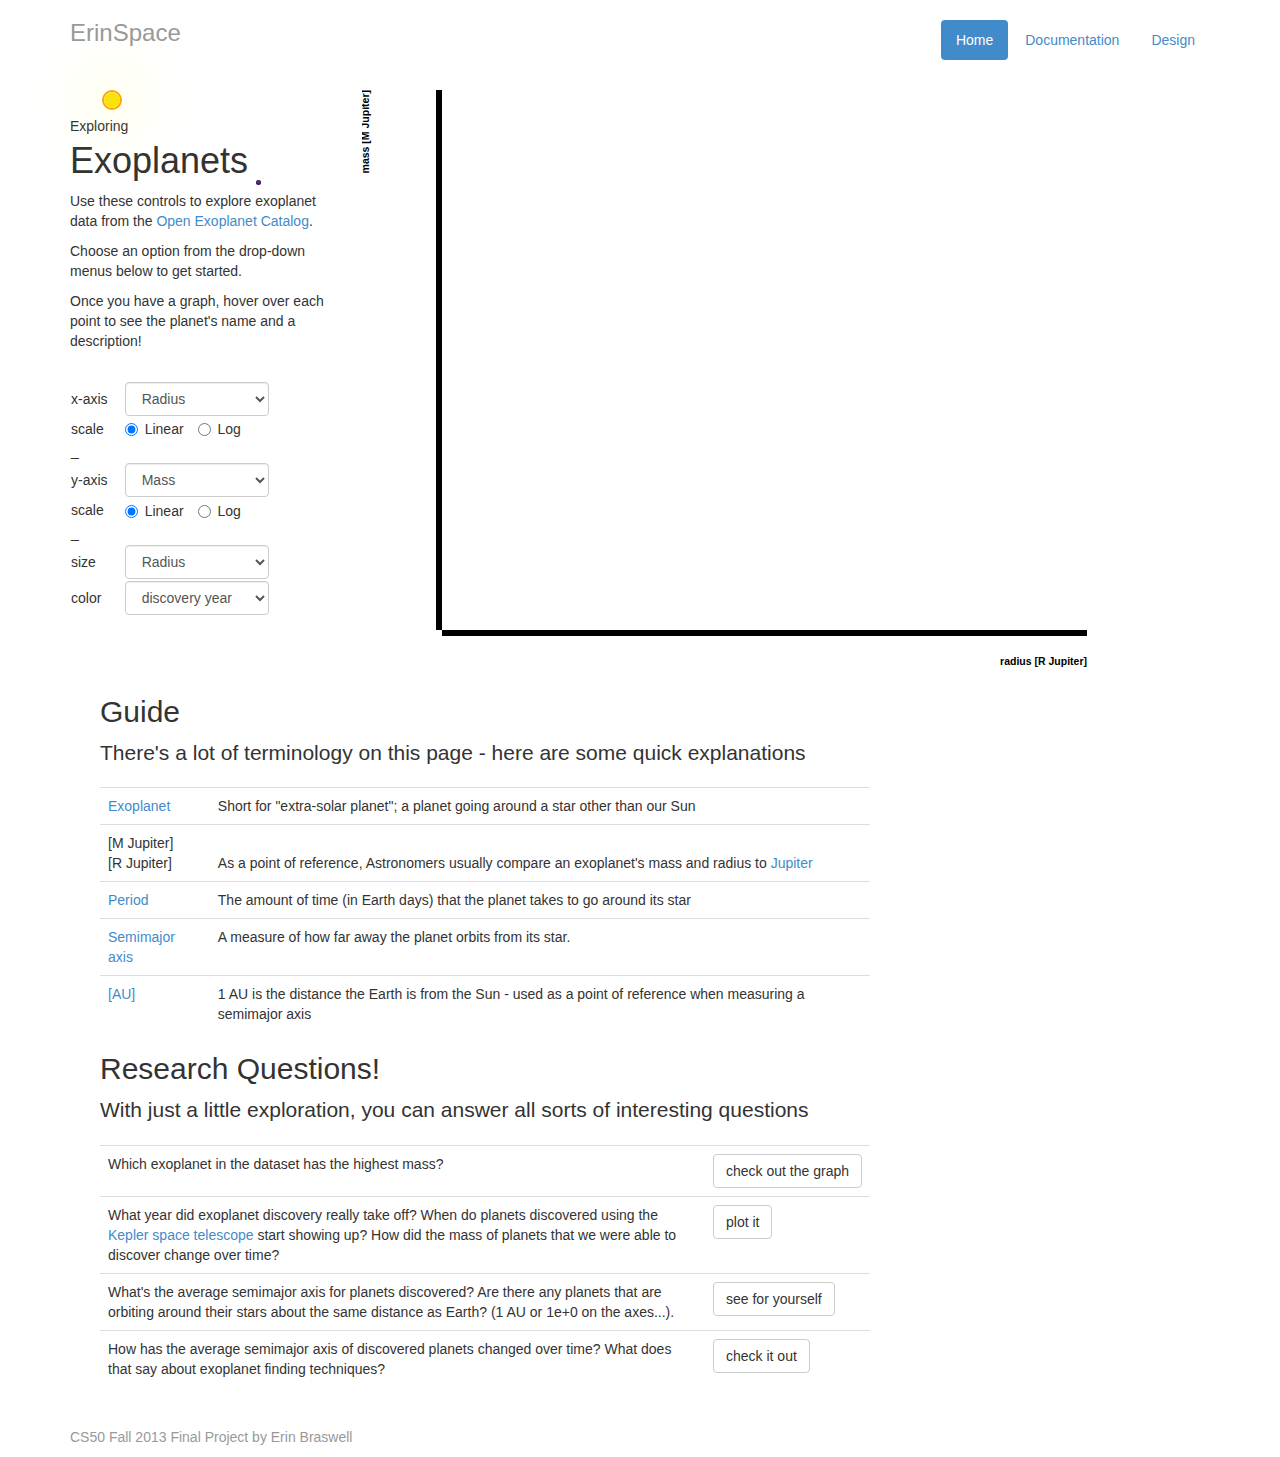
==== commit 4e364f5d: "some more changes. The final changes maybe?" ====
--- a/index.html
+++ b/index.html
@@ -374,7 +374,7 @@
                             <p>
                                 Use these controls to explore exoplanet data from the <a href="http://www.openexoplanetcatalogue.com/">Open Exoplanet Catalog</a>.
                             </p>
-                            <p>Choose a graph option from the dropdowns below to get started.</p>
+                            <p>Choose an option from the drop-down menus below to get started.</p>
 
                             <p>Once you have a graph, hover over each point to see the planet's name and a description!</p>
 
@@ -458,7 +458,7 @@
                     </div>
                     <div class="span8">
                         <h2>Guide</h2>
-                        <p class="lead">There's a lot of terminology on this page - here are some quick explainations</p>
+                        <p class="lead">There's a lot of terminology on this page - here are some quick explanations</p>
                         <table class="table">
                             <tr>
                                 <td><a href="http://en.wikipedia.org/wiki/Exoplanet">Exoplanet</a></td><td>Short for "extra-solar planet"; a planet going around a star other than our Sun</td>
--- a/css/style.css
+++ b/css/style.css
@@ -1,12 +1,6 @@
-body{
-  /*background-image: url(../img/gray_sand_lighter.png);*/
-  /*background-image: url(../img/space.jpg);*/
-
-  /*background-color: blue;*/
-
-  /*background-repeat:repeat;*/
-  /*background: linear-gradient(silver, black);*/
-}
+/*CSS Style for my final project
+Erin Braswell
+CS50 Fall 2013*/
 
 #label {
 padding-right: 20px;
